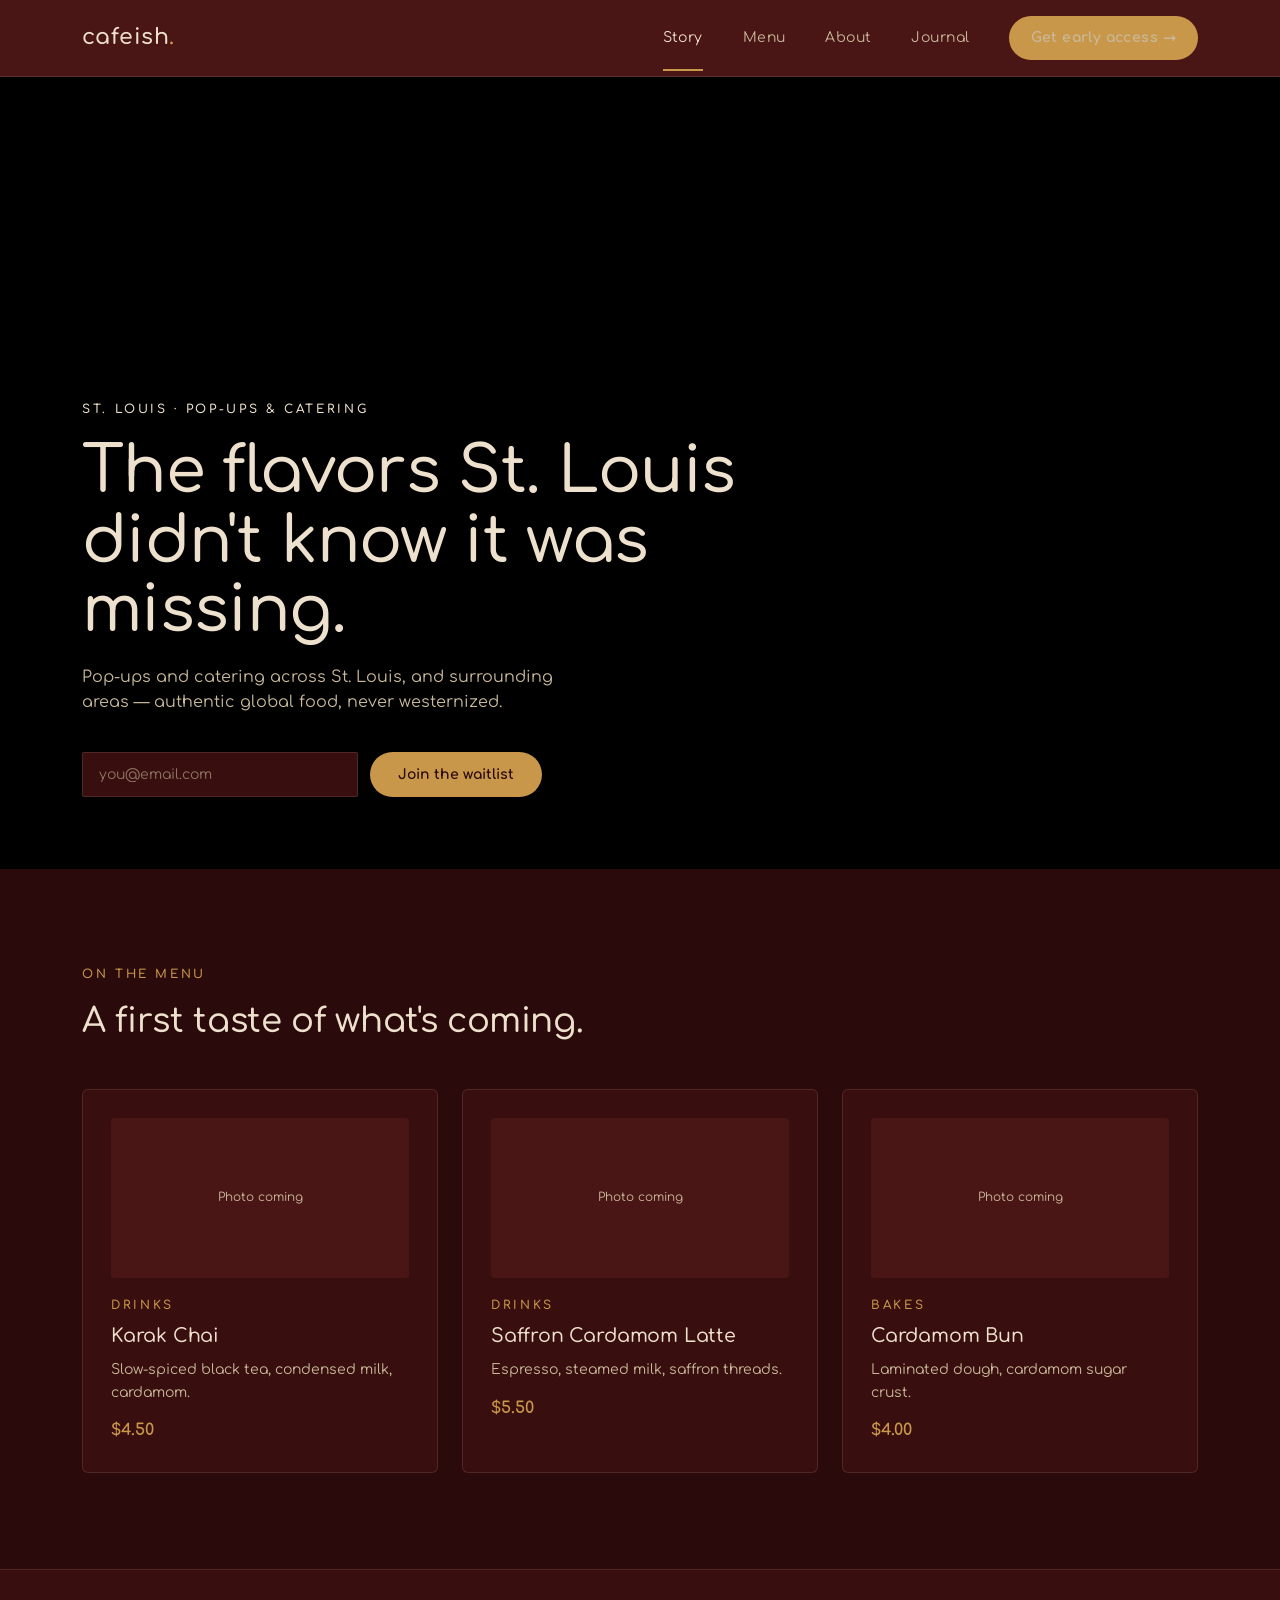
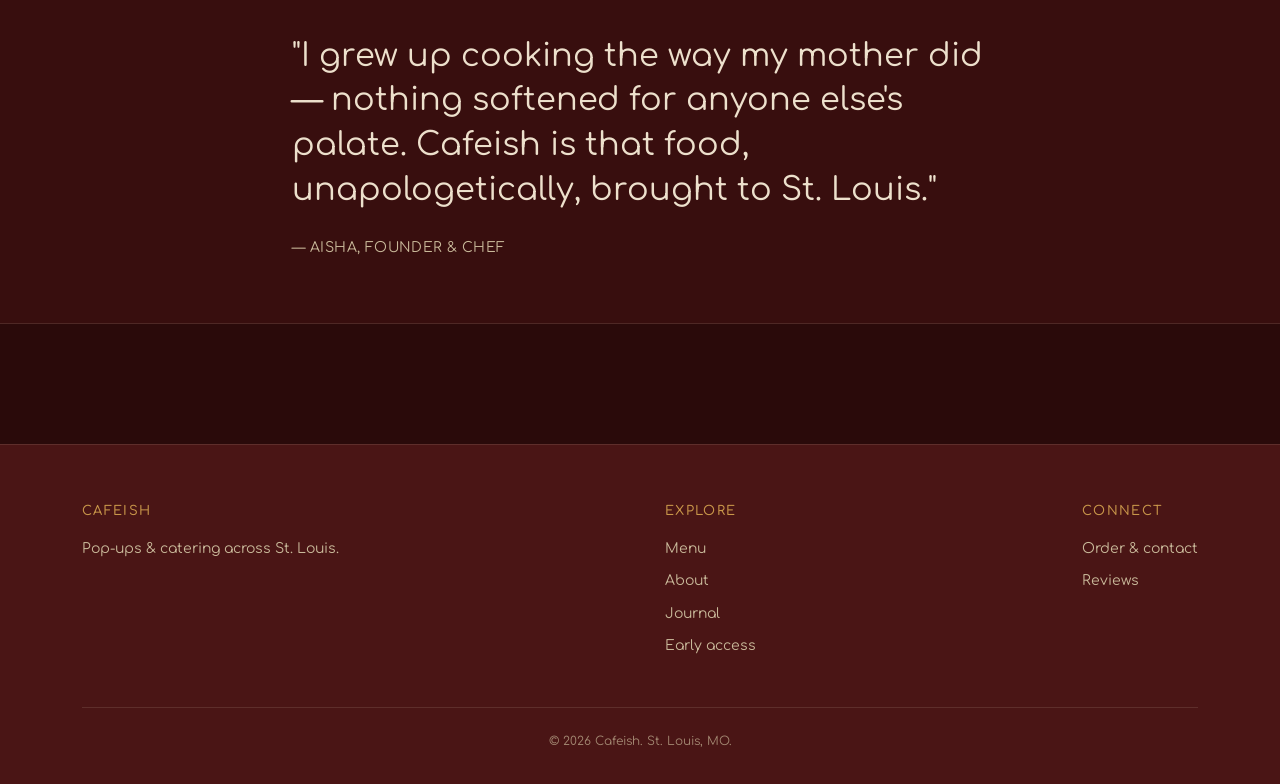
==== index.html @ abd1465e "Add Cafeish site" ====
<!DOCTYPE html>
<html lang="en">
<head>
<meta charset="UTF-8">
<meta name="viewport" content="width=device-width, initial-scale=1.0">
<title>Cafeish — Global flavors, St. Louis</title>
<meta name="description" content="Pop-ups and catering across St. Louis. Authentic global food, never westernized.">
<link rel="stylesheet" href="css/style.css">
</head>
<body>

<nav class="site-nav">
  <div class="wrap">
    <a href="index.html" class="logo-mark">
      <span class="logo-fallback">cafeish<span class="dot">.</span></span>
    </a>
    <ul class="nav-links">
      <li><a href="index.html#story" data-page="index.html" class="active">Story</a></li>
      <li><a href="menu.html" data-page="menu.html">Menu</a></li>
      <li><a href="about.html" data-page="about.html">About</a></li>
      <li><a href="journal.html" data-page="journal.html">Journal</a></li>
      <li><a href="waitlist.html" class="pill-btn">Get early access →</a></li>
    </ul>
    <button class="nav-toggle" aria-label="Toggle menu">☰</button>
  </div>
</nav>

<!-- HERO -->
<header class="hero" style="position:relative; min-height:88vh; display:flex; align-items:flex-end; overflow:hidden; background:#000;">
  <div id="filmstrip" style="position:absolute; inset:0; background:#000;"></div>
  <div style="position:absolute; inset:0; background:linear-gradient(0deg, rgba(0,0,0,0.75) 0%, rgba(0,0,0,0.2) 55%, rgba(0,0,0,0.55) 100%);"></div>
  <div class="wrap" style="position:relative; padding-bottom:72px; width:100%;">
    <p class="eyebrow" style="color:#EDE0CC; margin-bottom:18px;">St. Louis · Pop-ups &amp; Catering</p>
    <h1 style="font-size:clamp(34px,5.5vw,64px); max-width:820px; line-height:1.08; color:#EDE0CC;">
      The flavors St. Louis didn't know it was missing.
    </h1>
    <p class="muted" style="max-width:520px; margin-top:20px; font-size:16px; color:#C9B99A;">
      Pop-ups and catering across St. Louis, and surrounding areas — authentic global food, never westernized.
    </p>

    <form id="hero-waitlist-form" style="display:flex; gap:12px; margin-top:36px; max-width:460px; flex-wrap:wrap;">
      <input type="email" required placeholder="you@email.com" aria-label="Email address" style="flex:1; min-width:220px;">
      <button type="submit" class="btn btn-primary">Join the waitlist</button>
    </form>
  </div>
</header>

<!-- MENU PREVIEW -->
<section id="story">
  <div class="wrap">
    <p class="eyebrow">On the menu</p>
    <h2 style="font-size:34px; margin-top:10px; margin-bottom:40px; max-width:560px;">A first taste of what's coming.</h2>
    <div class="grid-3" id="home-menu-preview"></div>
  </div>
</section>

<!-- FOUNDER QUOTE -->
<section class="section-tight" style="background:var(--surface); border-top:1px solid var(--border); border-bottom:1px solid var(--border);">
  <div class="wrap" style="max-width:760px;">
    <p style="font-size:clamp(22px,3vw,32px); line-height:1.4; font-weight:400;">
      "I grew up cooking the way my mother did — nothing softened for anyone else's palate. Cafeish is that food, unapologetically, brought to St. Louis."
    </p>
    <p class="muted" style="margin-top:24px; font-size:14px; letter-spacing:0.03em;">— AISHA, FOUNDER &amp; CHEF</p>
  </div>
</section>

<footer class="site-footer">
  <div class="wrap">
    <div class="footer-grid">
      <div class="footer-col">
        <h4>Cafeish</h4>
        <p>Pop-ups &amp; catering across St. Louis.</p>
      </div>
      <div class="footer-col">
        <h4>Explore</h4>
        <a href="menu.html">Menu</a>
        <a href="about.html">About</a>
        <a href="journal.html">Journal</a>
        <a href="waitlist.html">Early access</a>
      </div>
      <div class="footer-col">
        <h4>Connect</h4>
        <a href="order.html">Order &amp; contact</a>
        <a href="reviews.html">Reviews</a>
      </div>
    </div>
    <hr class="rule">
    <p class="footer-bottom" style="margin-top:24px;">© 2026 Cafeish. St. Louis, MO.</p>
  </div>
</footer>

<script src="js/site-config.js"></script>
<script src="js/data.js"></script>
<script src="js/main.js"></script>
<script>
  // Filmstrip: cycles through images fast then lands on final photo.
  // Swap the `frames` array with real photo paths once Aisha shares them.
  (function () {
    const el = document.getElementById('filmstrip');
    const frames = []; // e.g. ['images/frame1.jpg', 'images/frame2.jpg', ...]
    const finalStyle = 'background:#000 center/cover no-repeat;';
    if (!frames.length) { el.style.cssText += finalStyle; return; }
    let i = 0;
    const iv = setInterval(() => {
      el.style.backgroundImage = `url(${frames[i]})`;
      el.style.backgroundSize = 'cover';
      el.style.backgroundPosition = 'center';
      i++;
      if (i >= frames.length) { clearInterval(iv); }
    }, 90);
  })();

  // Menu preview: show first 3 items
  (async function () {
    const wrap = document.getElementById('home-menu-preview');
    const items = (getAllMenuItems()).slice(0, 3);
    wrap.innerHTML = items.map(it => `
      <div class="card">
        <div style="height:160px; border-radius:4px; background:var(--nav); margin-bottom:18px; display:flex; align-items:center; justify-content:center; color:var(--muted); font-size:12px;">
          ${it.img ? `<img src="${it.img}" alt="${it.name}" style="width:100%;height:100%;object-fit:cover;border-radius:4px;">` : 'Photo coming'}
        </div>
        <p class="eyebrow" style="margin-bottom:6px;">${it.category}</p>
        <h3 style="font-size:19px; margin-bottom:8px;">${it.name}</h3>
        <p class="muted" style="font-size:14px;">${it.desc}</p>
        <p style="margin-top:14px; color:var(--gold); font-weight:700;">$${Number(it.price).toFixed(2)}</p>
      </div>
    `).join('');
  })();

  document.getElementById('hero-waitlist-form').addEventListener('submit', async function (e) {
    e.preventDefault();
    const email = this.querySelector('input').value;
    addWaitlistSignup({ email, firstName: '', source: 'home-hero' });
    showToast("You're on the list — see you soon.");
    this.reset();
  });
</script>
</body>
</html>
---- css/style.css ----
@import url('https://fonts.googleapis.com/css2?family=Comfortaa:wght@300..700&display=swap');

:root {
  --bg: #2A0A0A;
  --surface: #380E0E;
  --nav: #4A1515;
  --text: #EDE0CC;
  --muted: #C9B99A;
  --border: rgba(237, 224, 204, 0.12);
  --gold: #C9974A;
  --max-w: 1180px;
  --radius: 2px;
}

* { box-sizing: border-box; margin: 0; padding: 0; }

html { scroll-behavior: smooth; }

body {
  background: var(--bg);
  color: var(--text);
  font-family: var(--font-family, 'Comfortaa', sans-serif);
  font-weight: 400;
  line-height: 1.6;
  -webkit-font-smoothing: antialiased;
}

a { color: inherit; text-decoration: none; }
ul { list-style: none; }
img { max-width: 100%; display: block; }
button, input, select, textarea { font-family: inherit; }

.wrap {
  max-width: var(--max-w);
  margin: 0 auto;
  padding: 0 32px;
}

/* Eyebrow / label style used sparingly for structure, not decoration */
.eyebrow {
  font-size: 12px;
  letter-spacing: 0.22em;
  text-transform: uppercase;
  color: var(--gold);
  font-weight: 600;
}

h1, h2, h3, h4 {
  font-weight: 500;
  letter-spacing: -0.01em;
}

.muted { color: var(--muted); }

hr.rule {
  border: none;
  border-top: 1px solid var(--border);
  margin: 0;
}

/* ---------- NAV ---------- */
.site-nav {
  background: var(--nav);
  position: sticky;
  top: 0;
  z-index: 100;
  border-bottom: 1px solid var(--border);
}

.site-nav .wrap {
  display: flex;
  align-items: center;
  justify-content: space-between;
  height: 76px;
}

.logo-mark {
  display: flex;
  align-items: center;
  gap: 10px;
  font-size: 22px;
  letter-spacing: 0.02em;
}

.logo-mark img { height: 34px; width: auto; }
.logo-mark .logo-fallback { font-weight: 600; }
.logo-mark .dot { color: var(--gold); }

.nav-links {
  display: flex;
  align-items: center;
  gap: 40px;
}

.nav-links a {
  font-size: 14px;
  letter-spacing: 0.03em;
  color: var(--muted);
  transition: color 0.2s ease;
  position: relative;
}

.nav-links a:hover, .nav-links a.active { color: var(--text); }

.nav-links a.active::after {
  content: '';
  position: absolute;
  bottom: -26px;
  left: 0;
  right: 0;
  height: 2px;
  background: var(--gold);
}

.pill-btn {
  display: inline-flex;
  align-items: center;
  gap: 8px;
  background: var(--gold);
  color: var(--bg);
  padding: 11px 22px;
  border-radius: 999px;
  font-size: 13px;
  font-weight: 700;
  letter-spacing: 0.02em;
  border: none;
  cursor: pointer;
  transition: transform 0.2s ease, box-shadow 0.2s ease;
  white-space: nowrap;
}
.pill-btn:hover { transform: translateY(-1px); box-shadow: 0 8px 20px rgba(201,151,74,0.25); }

.pill-btn.ghost {
  background: transparent;
  color: var(--text);
  border: 1px solid var(--border);
}
.pill-btn.ghost:hover { border-color: var(--gold); box-shadow: none; }

.nav-toggle {
  display: none;
  background: none;
  border: none;
  color: var(--text);
  font-size: 26px;
  cursor: pointer;
}

@media (max-width: 860px) {
  .nav-links { position: fixed; top: 76px; left: 0; right: 0; bottom: 0;
    background: var(--nav); flex-direction: column; justify-content: flex-start;
    padding: 40px 32px; gap: 28px; transform: translateX(100%);
    transition: transform 0.3s ease; }
  .nav-links.open { transform: translateX(0); }
  .nav-links a.active::after { display: none; }
  .nav-toggle { display: block; }
}

/* ---------- FOOTER ---------- */
.site-footer {
  background: var(--nav);
  border-top: 1px solid var(--border);
  margin-top: 120px;
  padding: 56px 0 32px;
}

.footer-grid {
  display: flex;
  flex-wrap: wrap;
  justify-content: space-between;
  gap: 40px;
  margin-bottom: 40px;
}

.footer-col h4 {
  font-size: 13px;
  letter-spacing: 0.1em;
  text-transform: uppercase;
  color: var(--gold);
  margin-bottom: 16px;
}

.footer-col a, .footer-col p {
  display: block;
  color: var(--muted);
  font-size: 14px;
  margin-bottom: 10px;
}
.footer-col a:hover { color: var(--text); }

.footer-bottom {
  text-align: center;
  font-size: 12px;
  color: var(--muted);
  opacity: 0.7;
}

/* ---------- BUTTONS / FORMS ---------- */
.btn {
  display: inline-flex;
  align-items: center;
  gap: 8px;
  padding: 14px 28px;
  border-radius: 999px;
  font-size: 14px;
  font-weight: 700;
  cursor: pointer;
  border: none;
  transition: all 0.2s ease;
}
.btn-primary { background: var(--gold); color: var(--bg); }
.btn-primary:hover { transform: translateY(-1px); box-shadow: 0 8px 20px rgba(201,151,74,0.25); }
.btn-outline { background: transparent; color: var(--text); border: 1px solid var(--border); }
.btn-outline:hover { border-color: var(--gold); }

input[type="text"], input[type="email"], input[type="tel"], select, textarea {
  background: var(--surface);
  border: 1px solid var(--border);
  color: var(--text);
  padding: 14px 16px;
  border-radius: var(--radius);
  font-size: 14px;
  width: 100%;
  outline: none;
  transition: border-color 0.2s ease;
}
input::placeholder, textarea::placeholder { color: var(--muted); opacity: 0.6; }
input:focus, select:focus, textarea:focus { border-color: var(--gold); }
label { font-size: 12px; letter-spacing: 0.05em; text-transform: uppercase; color: var(--muted); margin-bottom: 8px; display: block; }

/* visible keyboard focus everywhere */
a:focus-visible, button:focus-visible, input:focus-visible, select:focus-visible, textarea:focus-visible {
  outline: 2px solid var(--gold);
  outline-offset: 2px;
}

.form-row { margin-bottom: 20px; }

.toast {
  position: fixed;
  bottom: 28px;
  right: 28px;
  background: var(--surface);
  border: 1px solid var(--gold);
  color: var(--text);
  padding: 16px 22px;
  border-radius: 6px;
  font-size: 14px;
  max-width: 320px;
  transform: translateY(120%);
  transition: transform 0.35s ease;
  z-index: 200;
}
.toast.show { transform: translateY(0); }

/* ---------- SECTIONS / CARDS ---------- */
section { padding: 96px 0; }
.section-tight { padding: 64px 0; }

.card {
  background: var(--surface);
  border: 1px solid var(--border);
  border-radius: 6px;
  padding: 28px;
}

.grid-3 {
  display: grid;
  grid-template-columns: repeat(3, 1fr);
  gap: 24px;
}
.grid-2 {
  display: grid;
  grid-template-columns: 1fr 1fr;
  gap: 48px;
}
@media (max-width: 860px) {
  .grid-3 { grid-template-columns: 1fr; }
  .grid-2 { grid-template-columns: 1fr; gap: 32px; }
}

.stars { color: var(--gold); letter-spacing: 2px; font-size: 15px; }

.pill-active { border-color: var(--gold) !important; color: var(--gold) !important; }
.pill-btn.active { box-shadow: 0 0 0 2px var(--bg), 0 0 0 3px var(--gold); }

@media (prefers-reduced-motion: reduce) {
  * { animation-duration: 0.001ms !important; animation-iteration-count: 1 !important; transition-duration: 0.001ms !important; scroll-behavior: auto !important; }
}
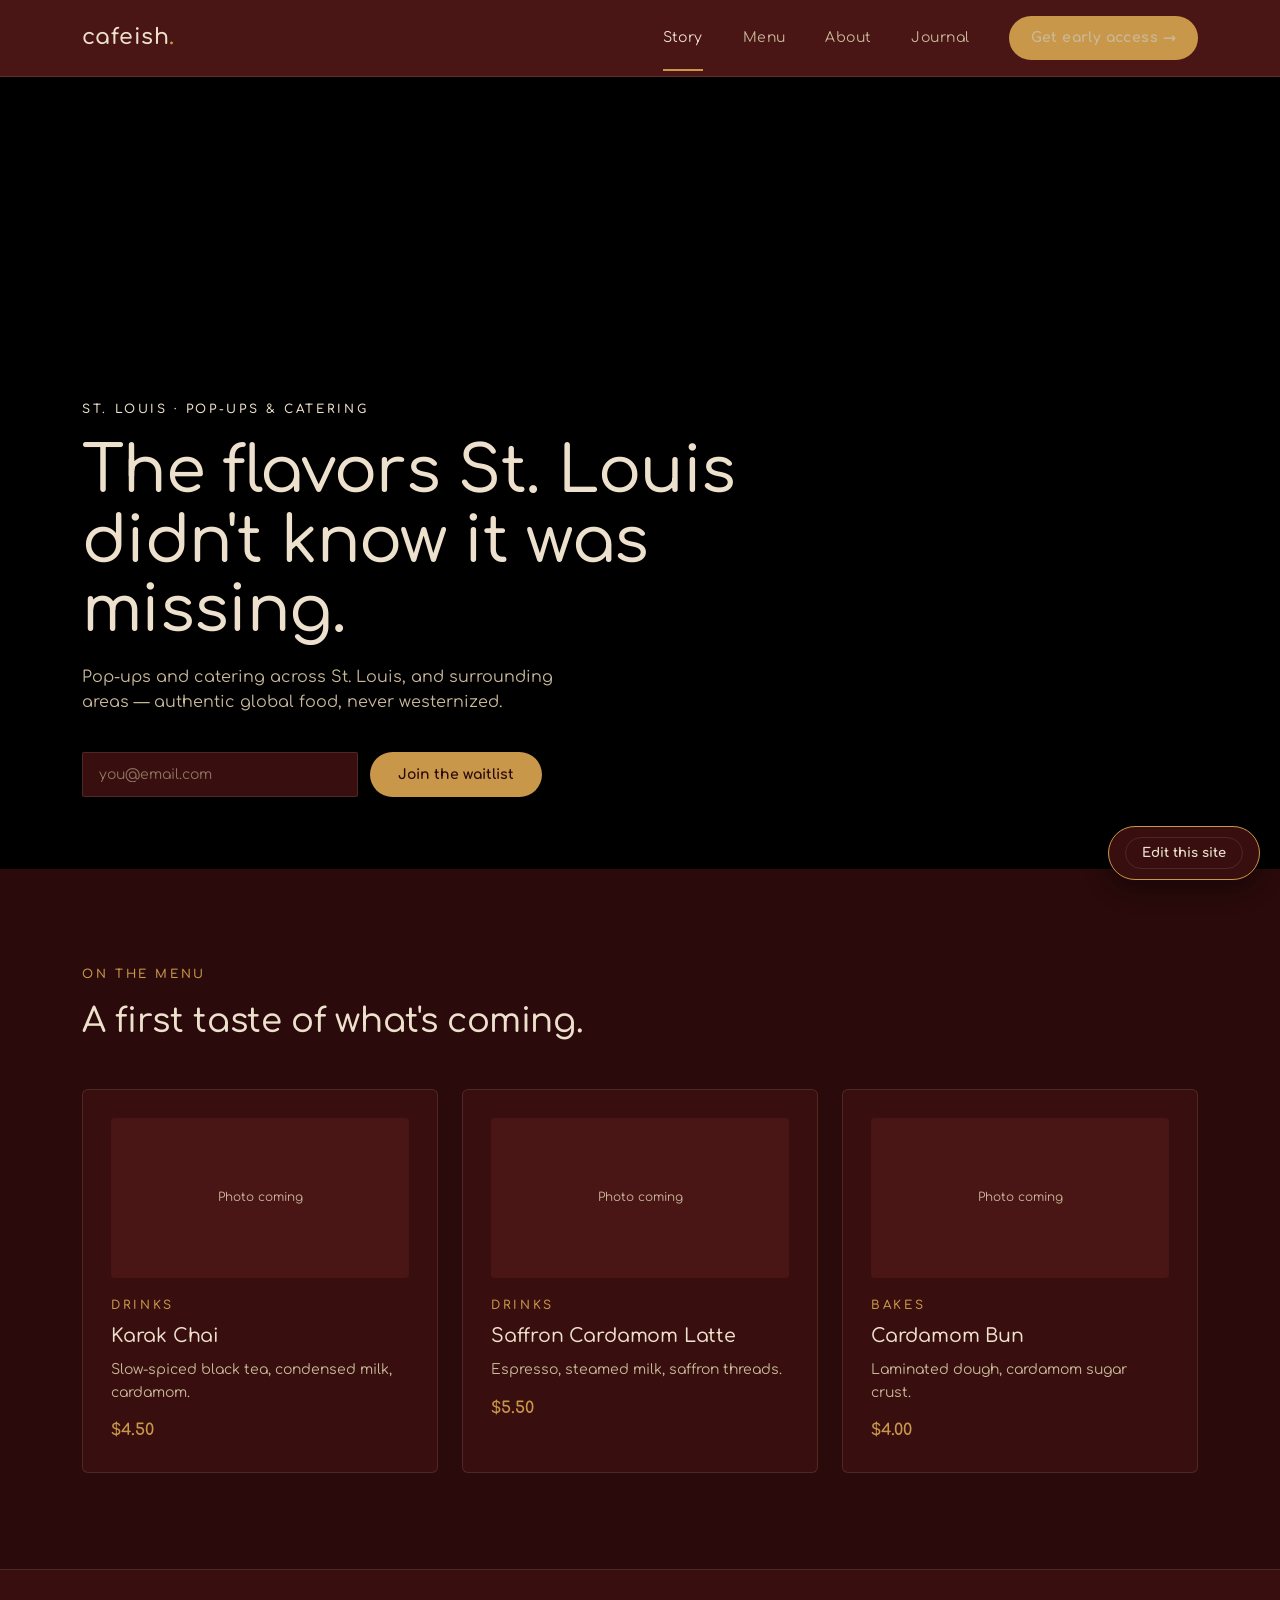
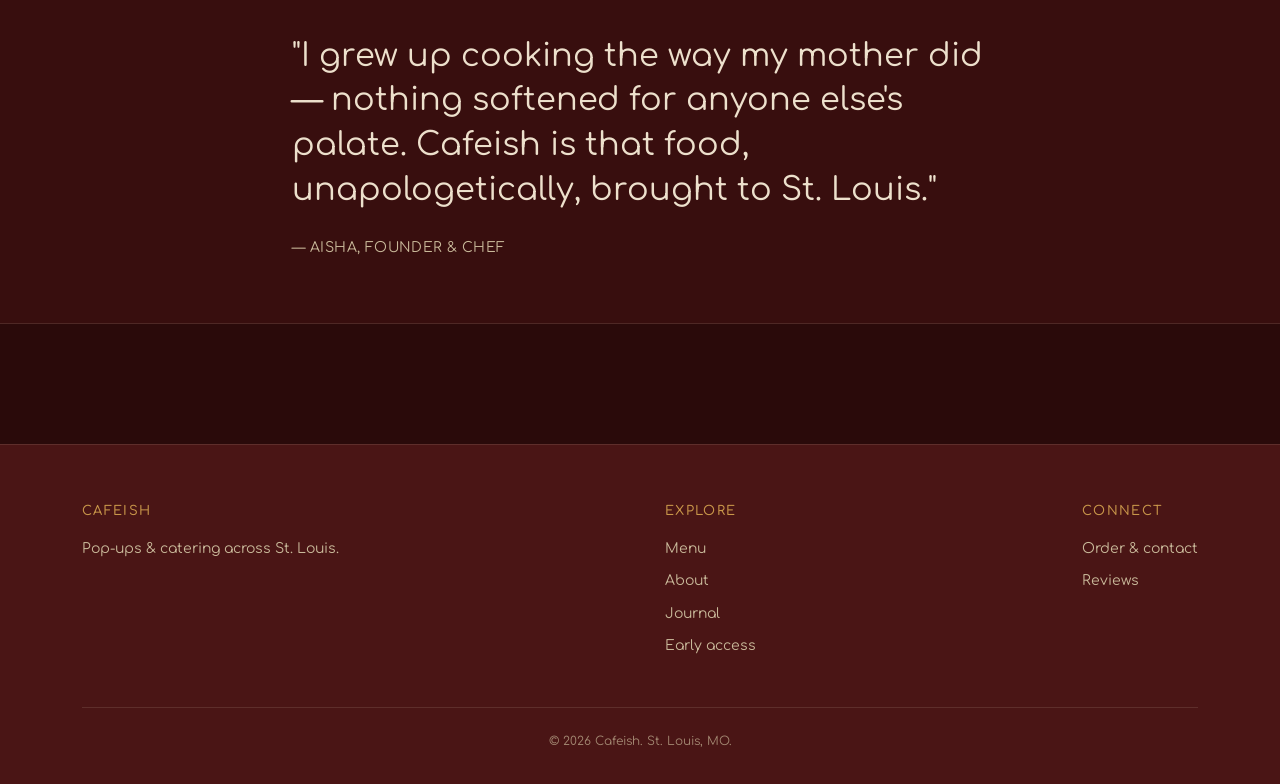
==== commit 7624a1e9: "Add on page text/image editor" ====
--- a/index.html
+++ b/index.html
@@ -30,11 +30,11 @@
   <div id="filmstrip" style="position:absolute; inset:0; background:#000;"></div>
   <div style="position:absolute; inset:0; background:linear-gradient(0deg, rgba(0,0,0,0.75) 0%, rgba(0,0,0,0.2) 55%, rgba(0,0,0,0.55) 100%);"></div>
   <div class="wrap" style="position:relative; padding-bottom:72px; width:100%;">
-    <p class="eyebrow" style="color:#EDE0CC; margin-bottom:18px;">St. Louis · Pop-ups &amp; Catering</p>
-    <h1 style="font-size:clamp(34px,5.5vw,64px); max-width:820px; line-height:1.08; color:#EDE0CC;">
+    <p class="eyebrow" style="color:#EDE0CC; margin-bottom:18px;" data-edit-key="home-hero-eyebrow">St. Louis · Pop-ups &amp; Catering</p>
+    <h1 style="font-size:clamp(34px,5.5vw,64px); max-width:820px; line-height:1.08; color:#EDE0CC;" data-edit-key="home-hero-tagline">
       The flavors St. Louis didn't know it was missing.
     </h1>
-    <p class="muted" style="max-width:520px; margin-top:20px; font-size:16px; color:#C9B99A;">
+    <p class="muted" style="max-width:520px; margin-top:20px; font-size:16px; color:#C9B99A;" data-edit-key="home-hero-subtext">
       Pop-ups and catering across St. Louis, and surrounding areas — authentic global food, never westernized.
     </p>
 
@@ -57,10 +57,10 @@
 <!-- FOUNDER QUOTE -->
 <section class="section-tight" style="background:var(--surface); border-top:1px solid var(--border); border-bottom:1px solid var(--border);">
   <div class="wrap" style="max-width:760px;">
-    <p style="font-size:clamp(22px,3vw,32px); line-height:1.4; font-weight:400;">
+    <p style="font-size:clamp(22px,3vw,32px); line-height:1.4; font-weight:400;" data-edit-key="home-founder-quote">
       "I grew up cooking the way my mother did — nothing softened for anyone else's palate. Cafeish is that food, unapologetically, brought to St. Louis."
     </p>
-    <p class="muted" style="margin-top:24px; font-size:14px; letter-spacing:0.03em;">— AISHA, FOUNDER &amp; CHEF</p>
+    <p class="muted" style="margin-top:24px; font-size:14px; letter-spacing:0.03em;" data-edit-key="home-founder-attribution">— AISHA, FOUNDER &amp; CHEF</p>
   </div>
 </section>
 
@@ -92,6 +92,7 @@
 <script src="js/site-config.js"></script>
 <script src="js/data.js"></script>
 <script src="js/main.js"></script>
+<script src="js/inline-edit.js"></script>
 <script>
   // Filmstrip: cycles through images fast then lands on final photo.
   // Swap the `frames` array with real photo paths once Aisha shares them.
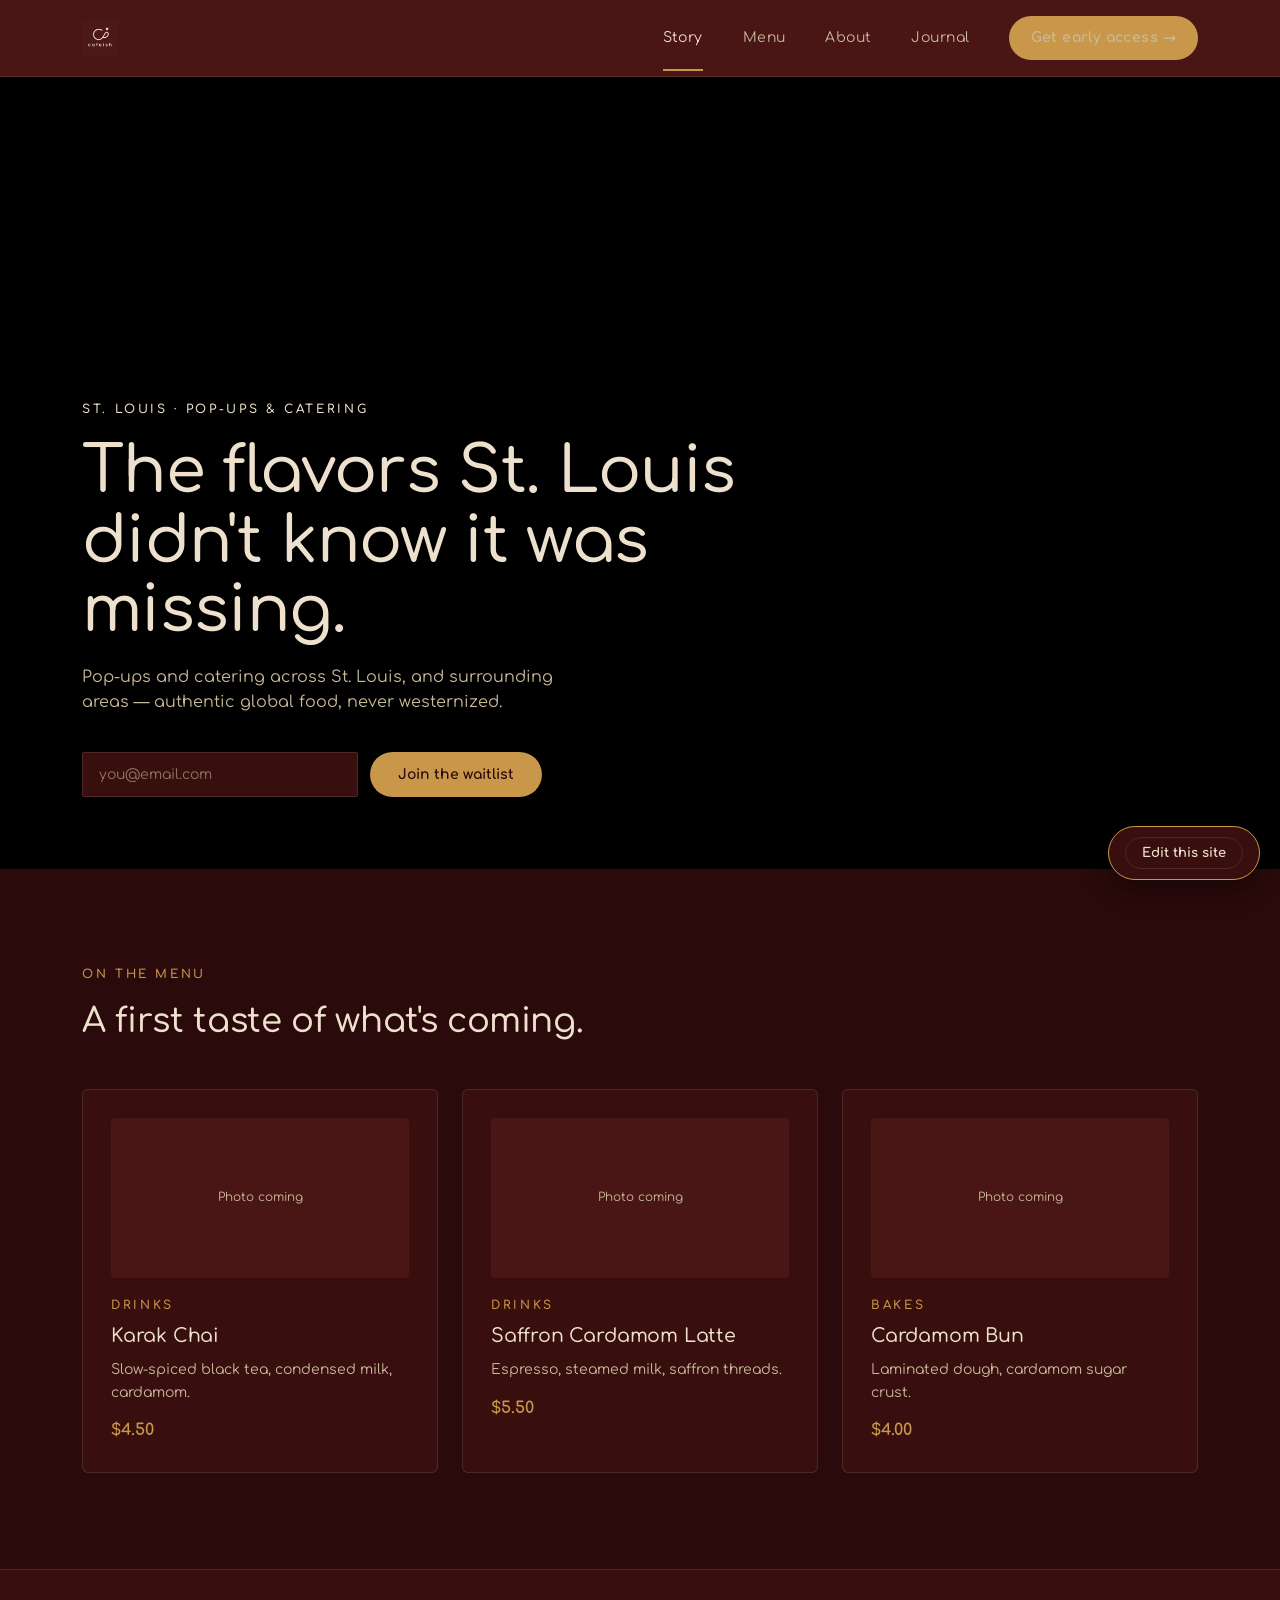
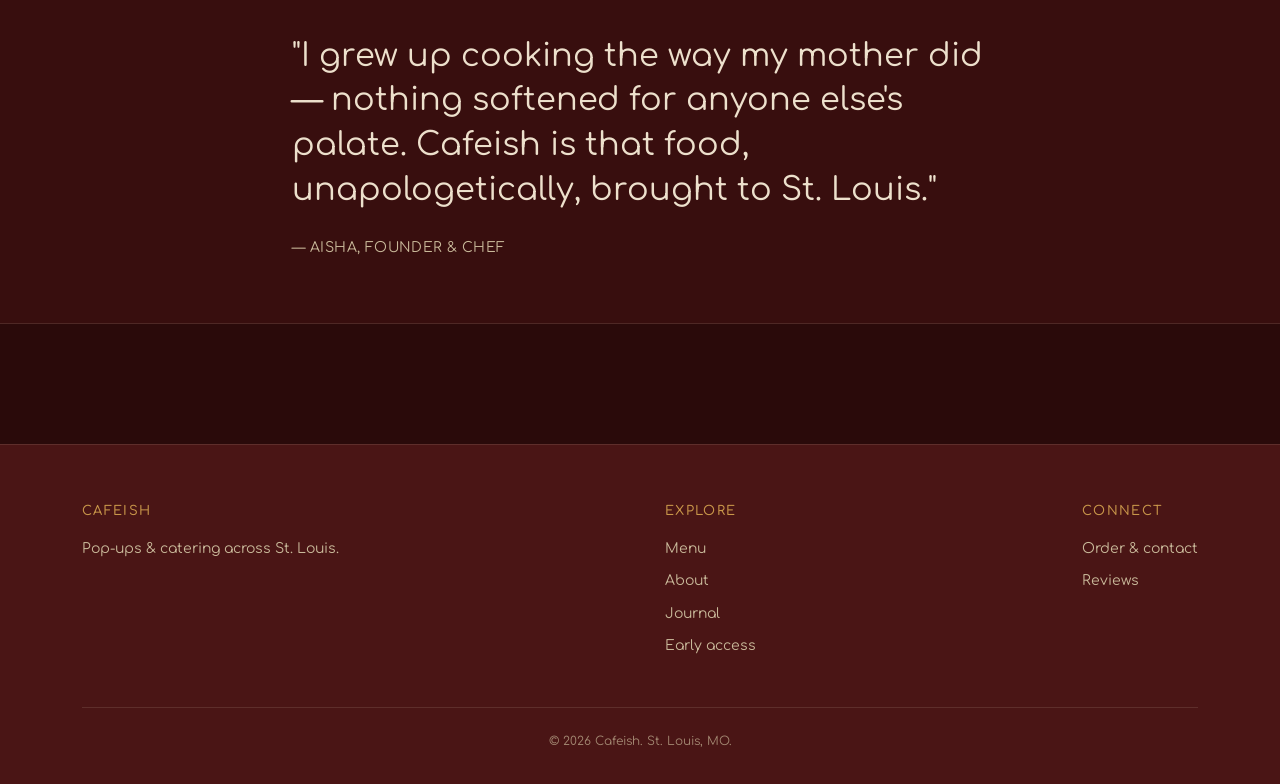
==== commit 694aed29: "Add logo" ====
--- a/index.html
+++ b/index.html
@@ -12,6 +12,7 @@
 <nav class="site-nav">
   <div class="wrap">
     <a href="index.html" class="logo-mark">
+      <img class="logo-img" src="" alt="Cafeish" style="display:none; height:34px;">
       <span class="logo-fallback">cafeish<span class="dot">.</span></span>
     </a>
     <ul class="nav-links">
@@ -132,6 +133,7 @@
     e.preventDefault();
     const email = this.querySelector('input').value;
     addWaitlistSignup({ email, firstName: '', source: 'home-hero' });
+    submitToInbox('New Cafeish waitlist signup', { email: email, Source: 'Home page hero' });
     showToast("You're on the list — see you soon.");
     this.reset();
   });
--- a/css/style.css
+++ b/css/style.css
@@ -284,6 +284,22 @@
 .pill-active { border-color: var(--gold) !important; color: var(--gold) !important; }
 .pill-btn.active { box-shadow: 0 0 0 2px var(--bg), 0 0 0 3px var(--gold); }
 
+.edit-item-card { position: relative; }
+.edit-remove-btn {
+  position: absolute; top: 10px; right: 10px; z-index: 5;
+  background: rgba(42,10,10,0.85); color: var(--gold); border: 1px solid var(--gold);
+  border-radius: 999px; width: 26px; height: 26px; font-size: 14px; line-height: 1;
+  cursor: pointer; display: flex; align-items: center; justify-content: center;
+}
+.edit-field { outline: 1px dashed var(--gold); outline-offset: 2px; cursor: text; border-radius: 2px; }
+.add-item-card {
+  border: 1px dashed var(--border); border-radius: 6px; padding: 28px;
+  display: flex; align-items: center; justify-content: center; text-align: center;
+  color: var(--muted); cursor: pointer; min-height: 180px; font-size: 14px;
+}
+.add-item-card:hover { border-color: var(--gold); color: var(--gold); }
+.inline-add-form input, .inline-add-form select, .inline-add-form textarea { margin-bottom: 10px; }
+
 @media (prefers-reduced-motion: reduce) {
   * { animation-duration: 0.001ms !important; animation-iteration-count: 1 !important; transition-duration: 0.001ms !important; scroll-behavior: auto !important; }
 }
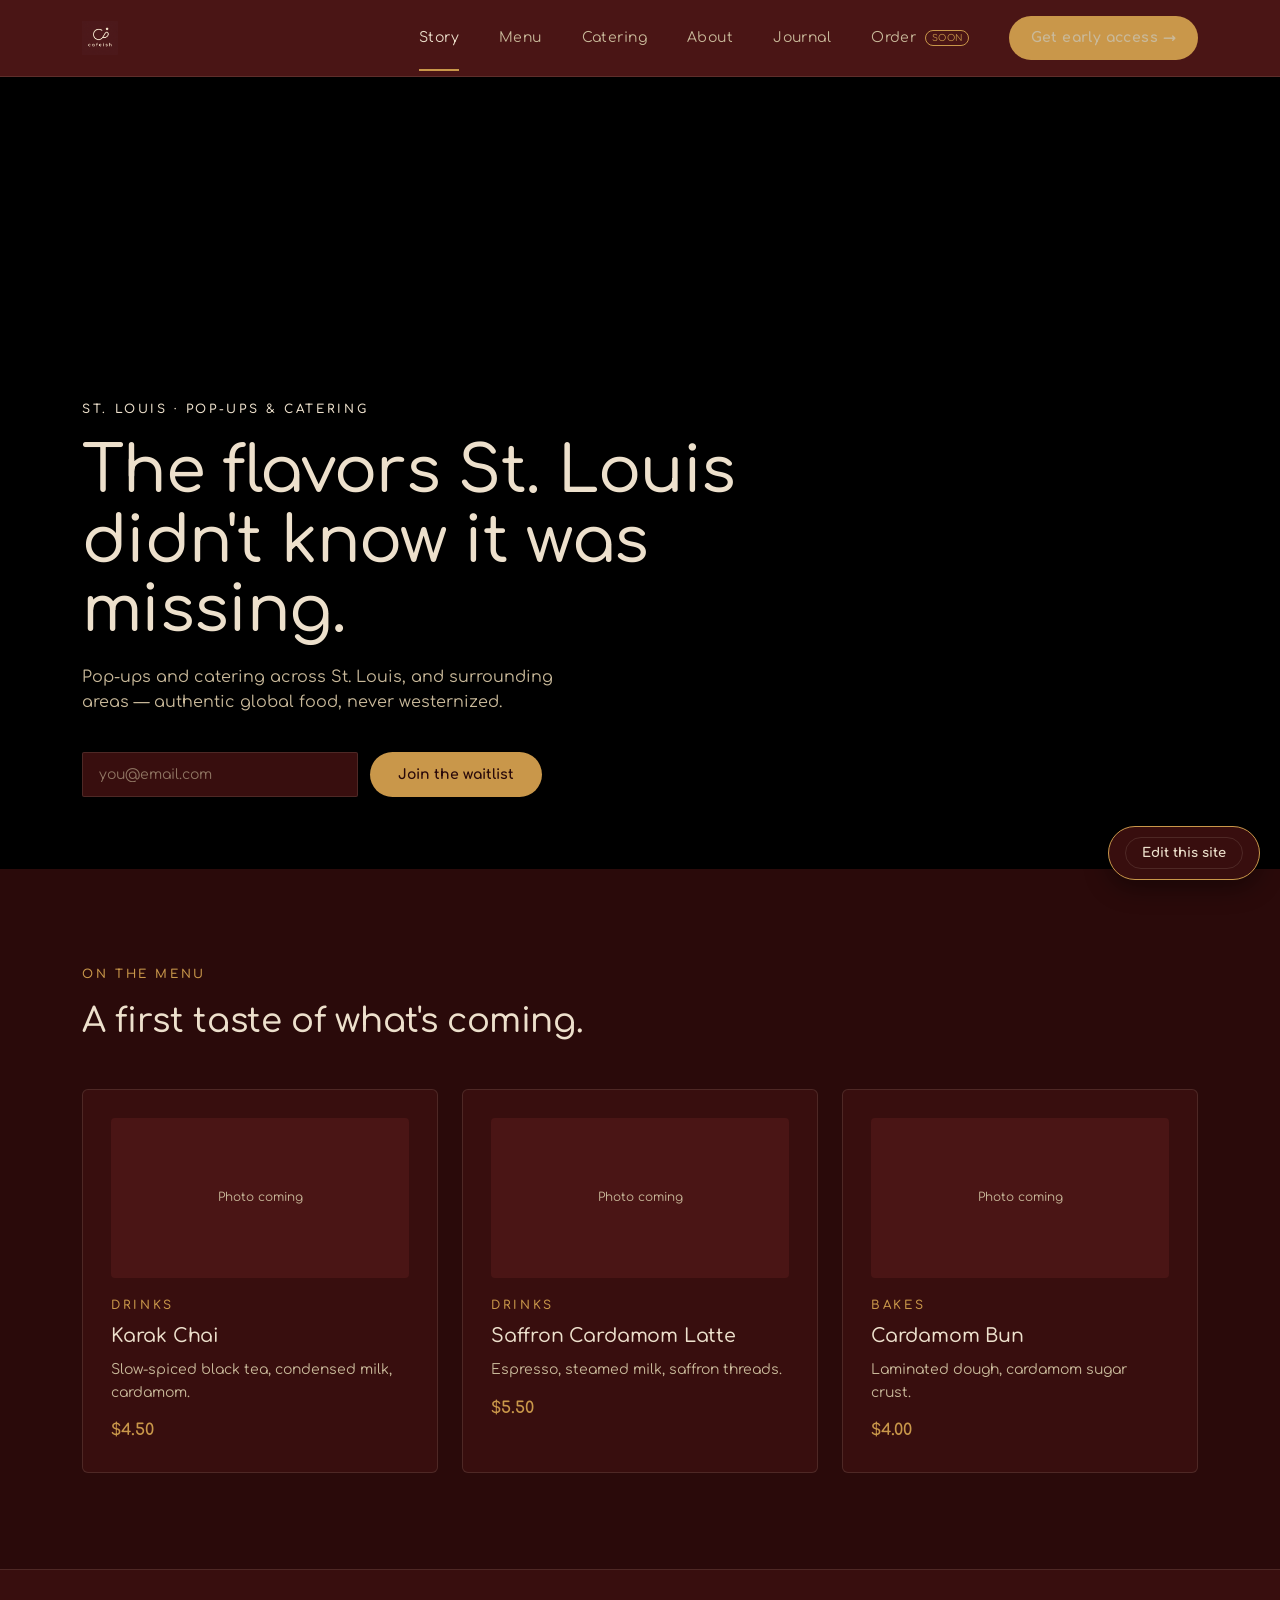
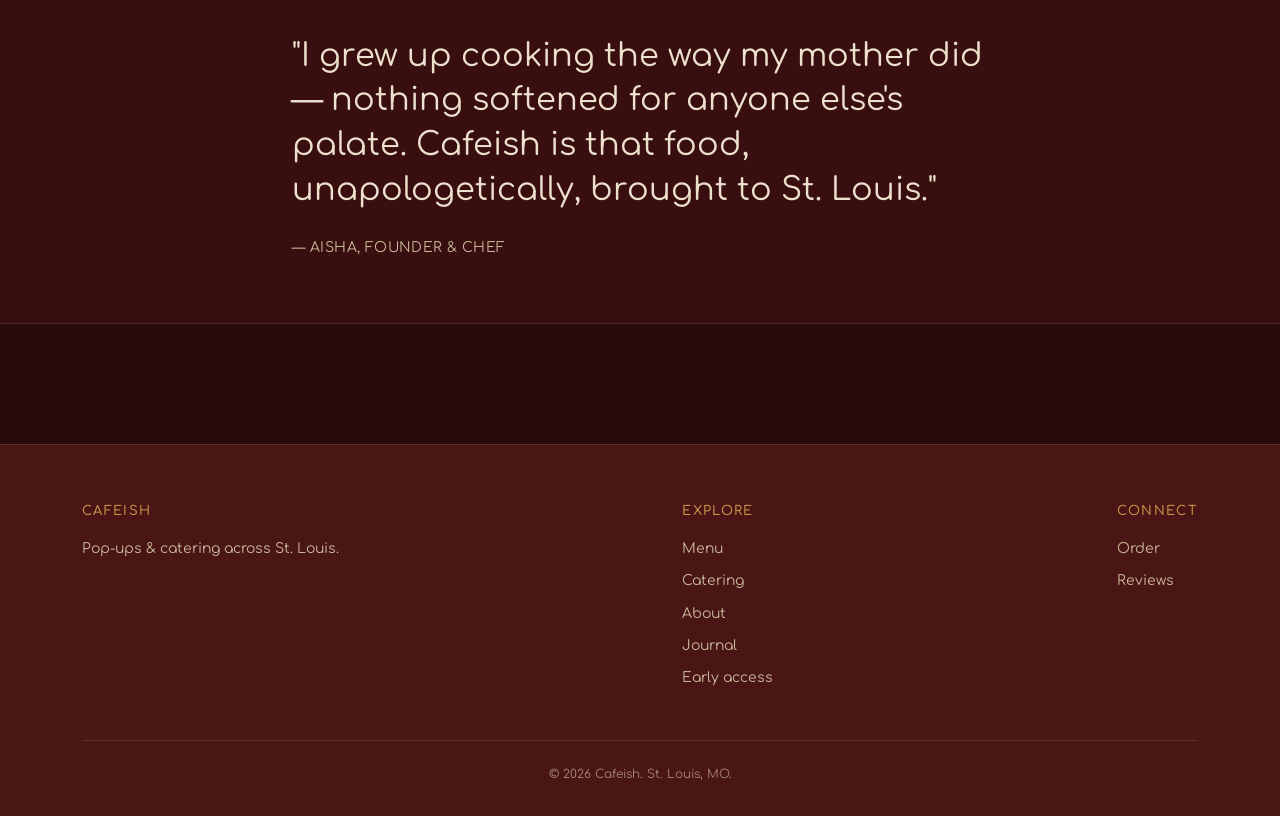
==== commit 4daf75bc: "Add Catering page" ====
--- a/index.html
+++ b/index.html
@@ -16,10 +16,12 @@
       <span class="logo-fallback">cafeish<span class="dot">.</span></span>
     </a>
     <ul class="nav-links">
-      <li><a href="index.html#story" data-page="index.html" class="active">Story</a></li>
+      <li><a href="index.html" data-page="index.html">Story</a></li>
       <li><a href="menu.html" data-page="menu.html">Menu</a></li>
+      <li><a href="catering.html" data-page="catering.html">Catering</a></li>
       <li><a href="about.html" data-page="about.html">About</a></li>
       <li><a href="journal.html" data-page="journal.html">Journal</a></li>
+      <li><a href="order.html" data-page="order.html">Order <span style="font-size:9px; color:var(--gold); border:1px solid var(--gold); border-radius:999px; padding:2px 6px; margin-left:4px; vertical-align:middle; letter-spacing:0.05em; text-transform:uppercase;">soon</span></a></li>
       <li><a href="waitlist.html" class="pill-btn">Get early access →</a></li>
     </ul>
     <button class="nav-toggle" aria-label="Toggle menu">☰</button>
@@ -70,23 +72,24 @@
     <div class="footer-grid">
       <div class="footer-col">
         <h4>Cafeish</h4>
-        <p>Pop-ups &amp; catering across St. Louis.</p>
+        <p data-edit-key="footer-tagline">Pop-ups &amp; catering across St. Louis.</p>
       </div>
       <div class="footer-col">
         <h4>Explore</h4>
         <a href="menu.html">Menu</a>
+        <a href="catering.html">Catering</a>
         <a href="about.html">About</a>
         <a href="journal.html">Journal</a>
         <a href="waitlist.html">Early access</a>
       </div>
       <div class="footer-col">
         <h4>Connect</h4>
-        <a href="order.html">Order &amp; contact</a>
+        <a href="order.html">Order</a>
         <a href="reviews.html">Reviews</a>
       </div>
     </div>
     <hr class="rule">
-    <p class="footer-bottom" style="margin-top:24px;">© 2026 Cafeish. St. Louis, MO.</p>
+    <p class="footer-bottom" style="margin-top:24px;" data-edit-key="footer-copyright">© 2026 Cafeish. St. Louis, MO.</p>
   </div>
 </footer>
 
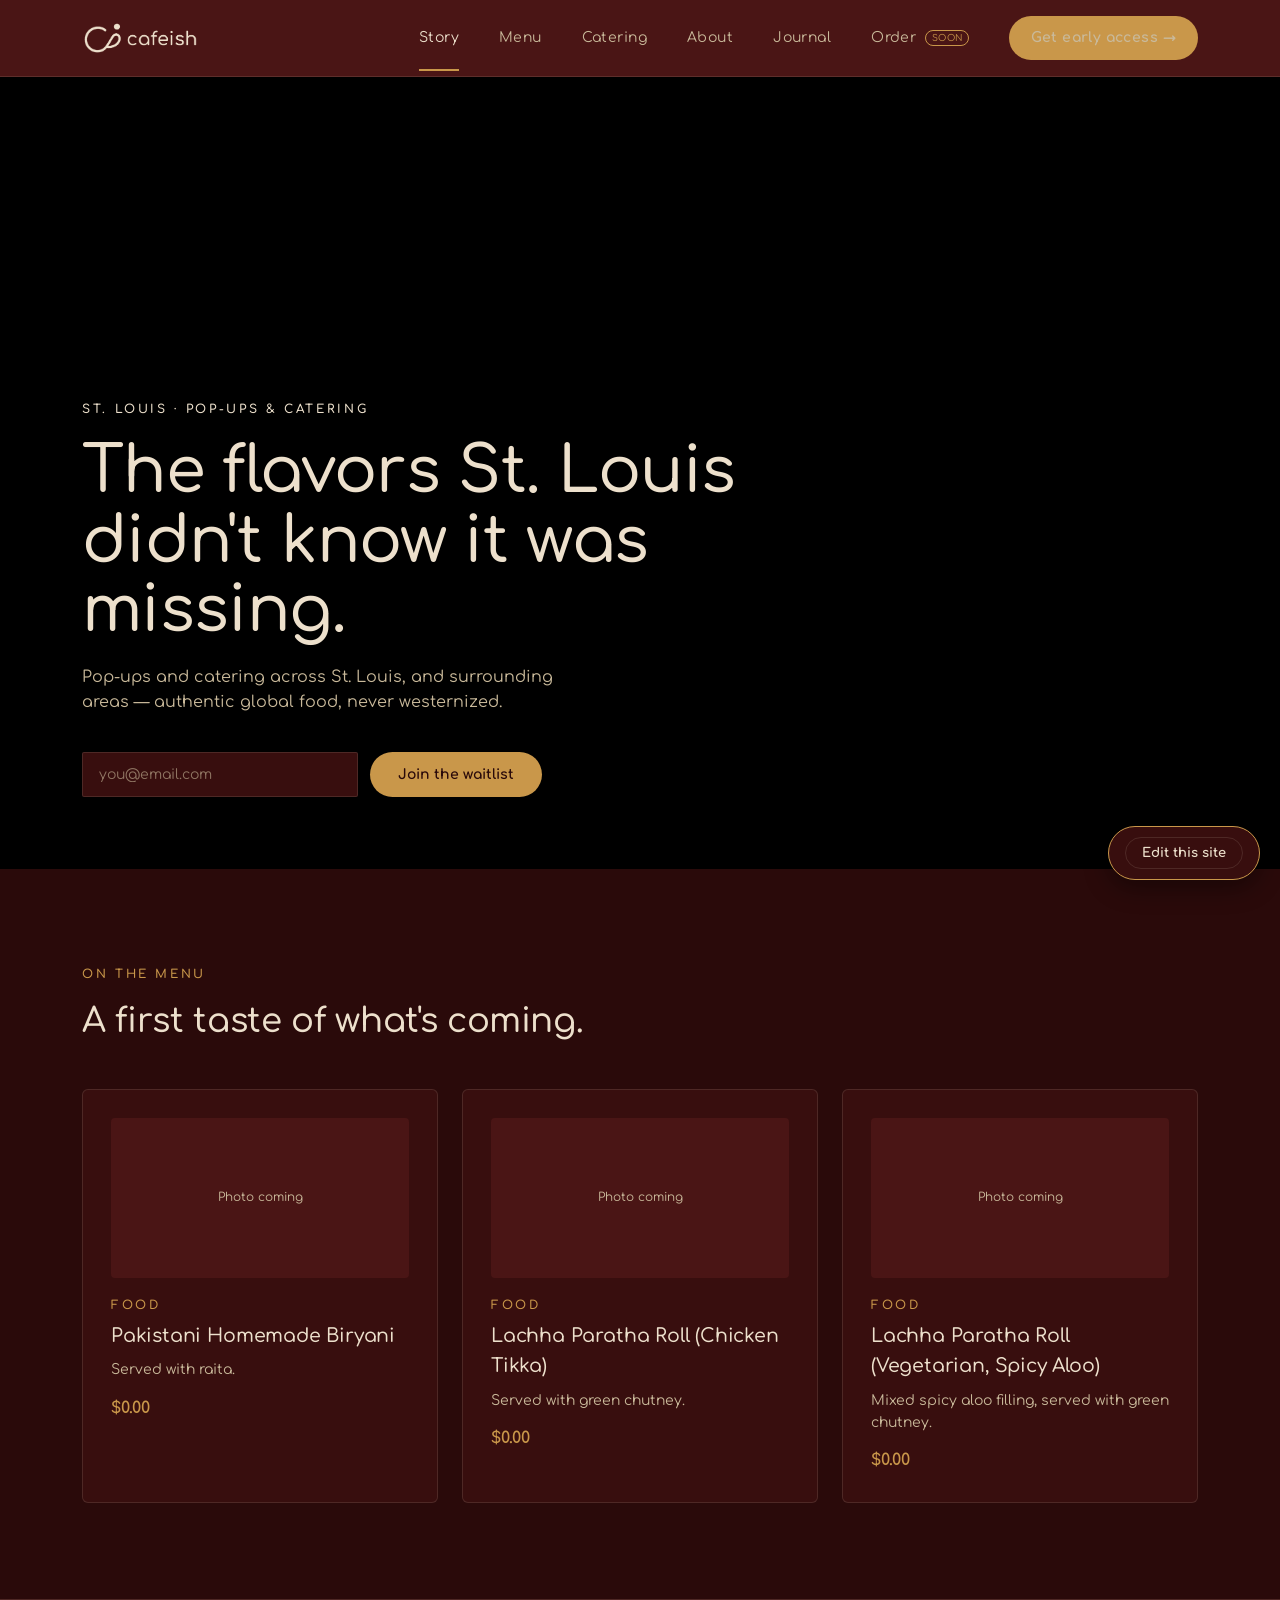
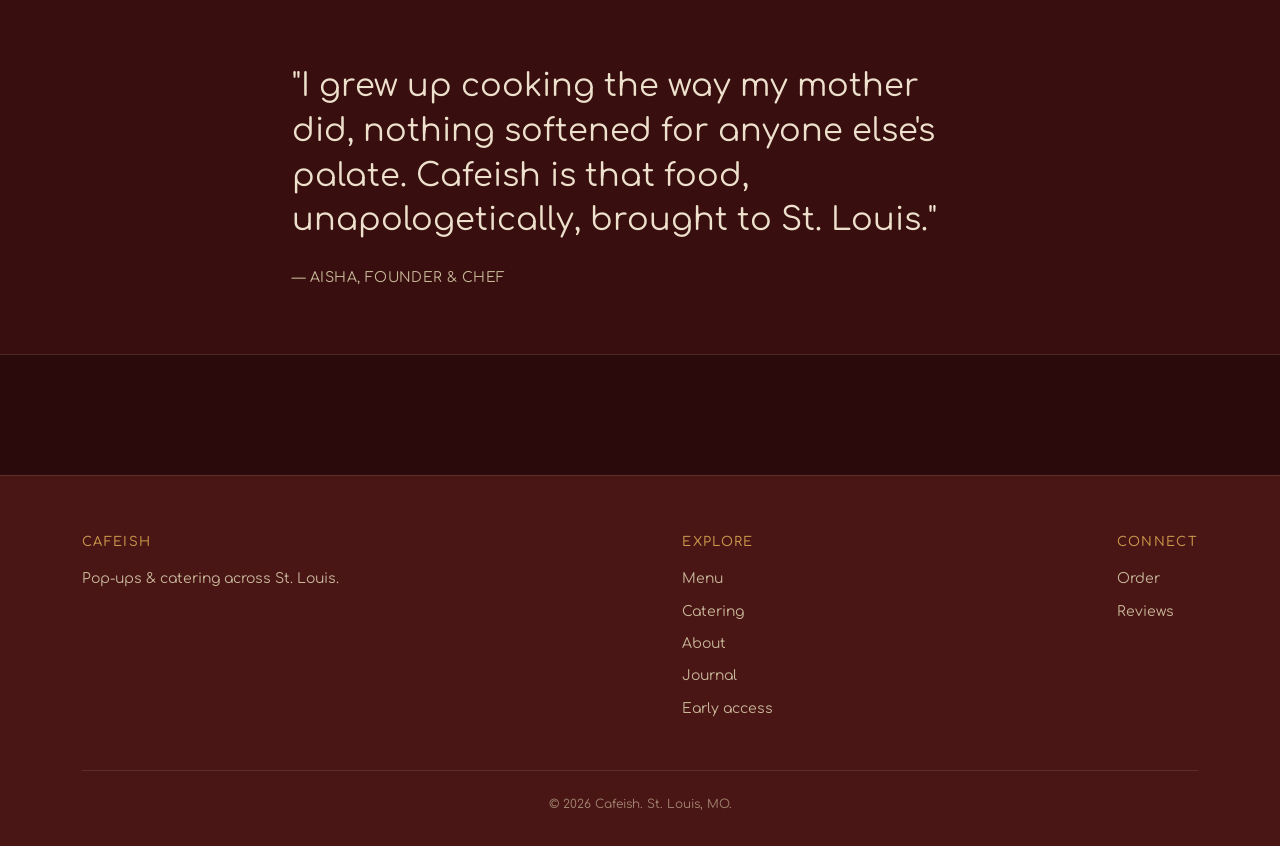
==== commit 4e8e6138: "Update index.html" ====
--- a/index.html
+++ b/index.html
@@ -3,9 +3,10 @@
 <head>
 <meta charset="UTF-8">
 <meta name="viewport" content="width=device-width, initial-scale=1.0">
-<title>Cafeish — Global flavors, St. Louis</title>
-<meta name="description" content="Pop-ups and catering across St. Louis. Authentic global food, never westernized.">
+<title>Cafeish - South Asian flavors, St. Louis</title>
+<meta name="description" content="Pop-ups and catering across St. Louis. Authentic south asian food, never westernized.">
 <link rel="stylesheet" href="css/style.css">
+<link rel="icon" href="images/logo.png">
 </head>
 <body>
 
@@ -61,7 +62,7 @@
 <section class="section-tight" style="background:var(--surface); border-top:1px solid var(--border); border-bottom:1px solid var(--border);">
   <div class="wrap" style="max-width:760px;">
     <p style="font-size:clamp(22px,3vw,32px); line-height:1.4; font-weight:400;" data-edit-key="home-founder-quote">
-      "I grew up cooking the way my mother did — nothing softened for anyone else's palate. Cafeish is that food, unapologetically, brought to St. Louis."
+      "I grew up cooking the way my mother did, nothing softened for anyone else's palate. Cafeish is that food, unapologetically, brought to St. Louis."
     </p>
     <p class="muted" style="margin-top:24px; font-size:14px; letter-spacing:0.03em;" data-edit-key="home-founder-attribution">— AISHA, FOUNDER &amp; CHEF</p>
   </div>
